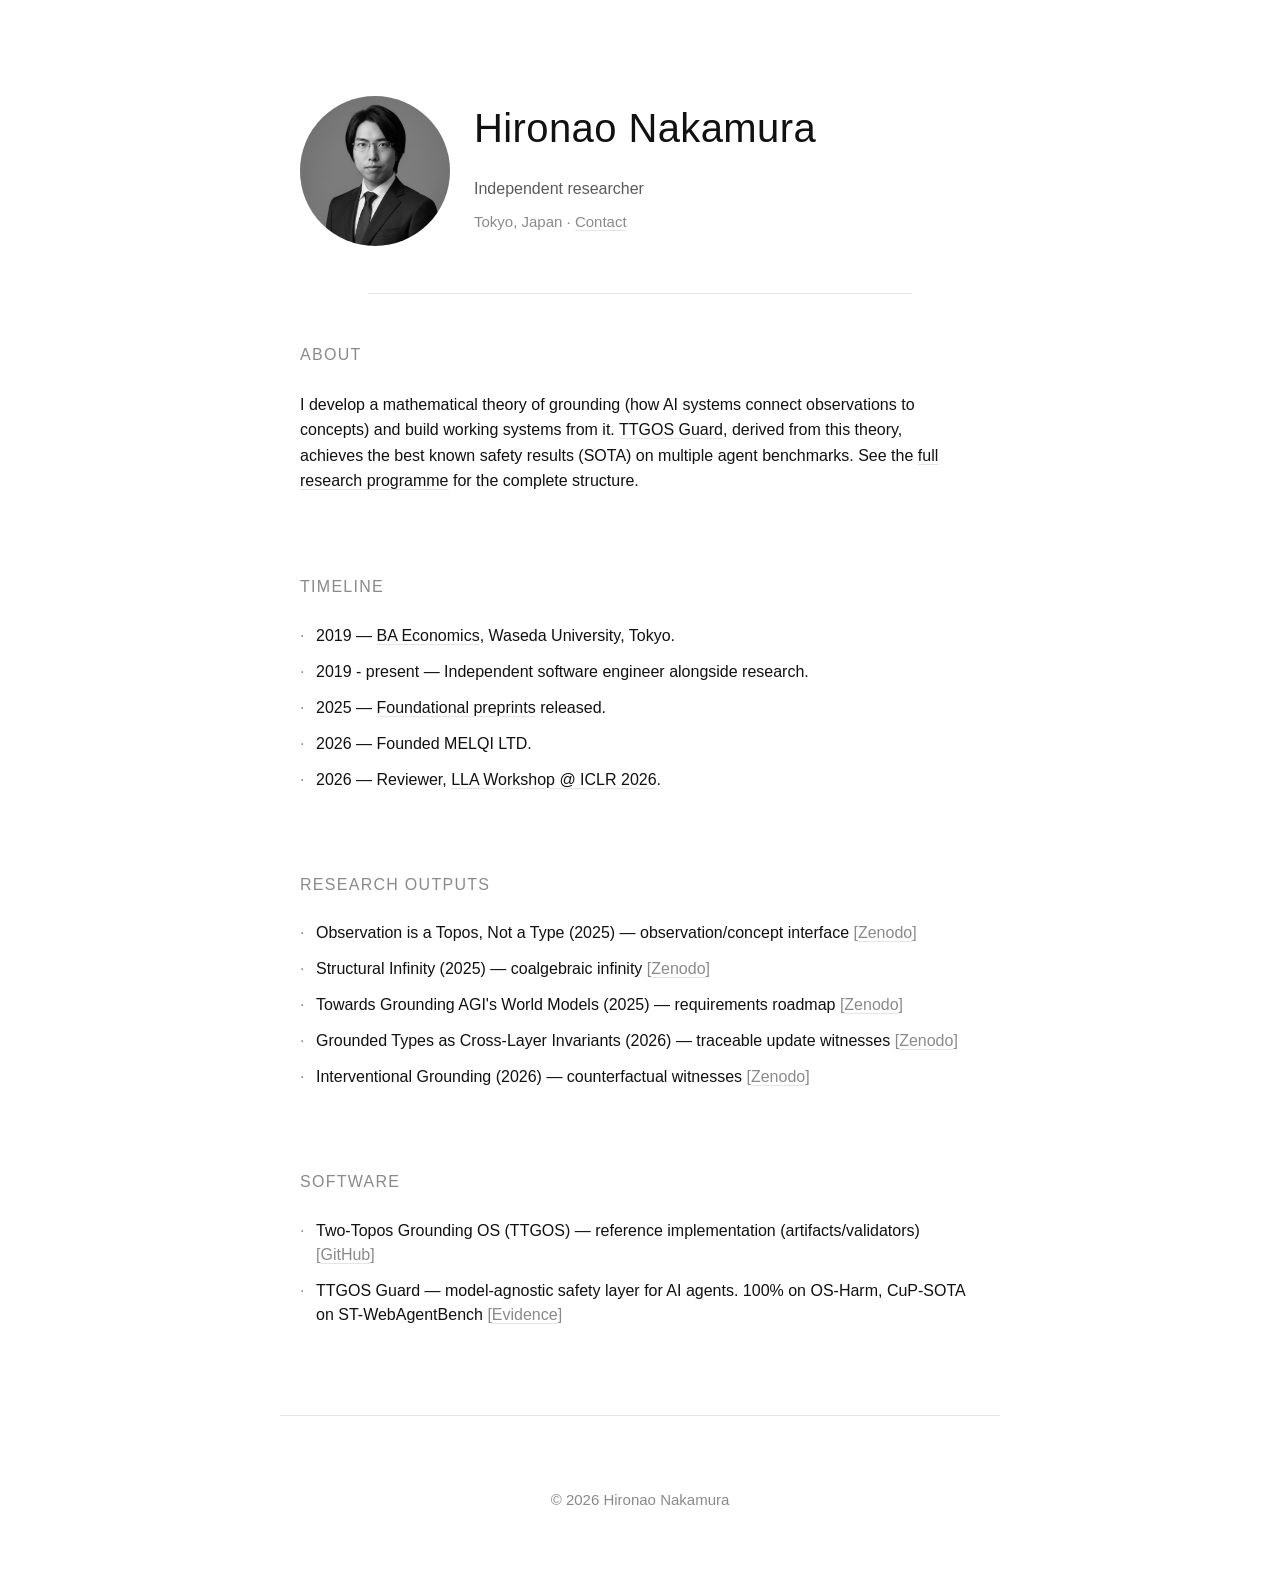
==== index.html @ dfd45762 "Initial commit" ====
<!DOCTYPE html>
<html lang="en">
<head>
  <meta charset="UTF-8">
  <meta name="viewport" content="width=device-width, initial-scale=1.0">
  <meta name="format-detection" content="telephone=no, address=no">

  <meta name="robots" content="noindex, nofollow">
  <title>Hironao Nakamura</title>

  <!-- Styles -->
  <link rel="stylesheet" href="styles.css">
</head>

<body>
  <main>
    <!-- Hero -->
    <header class="hero">
      <div class="hero-content">
        <img src="photo.png" alt="Hironao Nakamura" class="hero-photo">
        <div class="hero-text">
          <h1>Hironao Nakamura</h1>
          <p class="tagline">
            <strong>Independent researcher</strong>
          </p>
          <p class="location">Tokyo, Japan · <a href="mailto:hironao12516@toki.waseda.jp">Contact</a></p>
        </div>
      </div>
    </header>

    <!-- About -->
    <section class="section" aria-labelledby="about">
      <h2 id="about">About</h2>
      <p class="description">I develop a mathematical theory of grounding (how AI systems connect observations to concepts) and build working systems from it. <a href="https://hironao-nakamura.github.io/ttgos-evidence/" target="_blank" rel="noopener">TTGOS Guard</a>, derived from this theory, achieves the best known safety results (SOTA) on multiple agent benchmarks. See the <a href="research/">full research programme</a> for the complete structure.</p>
    </section>

    <!-- Timeline -->
    <section class="section" aria-labelledby="timeline">
      <h2 id="timeline">Timeline</h2>
      <ul class="timeline-list">
        <li><strong>2019</strong> — <a href="https://www.waseda.jp/fpse/pse/en/about/degrees/" target="_blank" rel="noopener">BA Economics</a>, Waseda University, Tokyo.</li>
        <li><strong>2019 - present</strong> — Independent software engineer alongside research.</li>
        <li><strong>2025</strong> — <a href="#research-outputs">Foundational preprints</a> released.</li>
        <li><strong>2026</strong> — Founded MELQI LTD.</li>
        <li><strong>2026</strong> — Reviewer, <a href="https://lifelongagent.github.io/" target="_blank" rel="noopener">LLA Workshop @ ICLR 2026</a>.</li>
      </ul>
    </section>

    <!-- Research outputs -->
    <section class="section" aria-labelledby="research-outputs">
      <h2 id="research-outputs">Research outputs</h2>
      <ul class="publications">
        <li><strong>Observation is a Topos, Not a Type</strong> (2025) — observation/concept interface <span class="pub-link">[<a href="https://zenodo.org/records/17894227" target="_blank" rel="noopener">Zenodo</a>]</span></li>
        <li><strong>Structural Infinity</strong> (2025) — coalgebraic infinity <span class="pub-link">[<a href="https://zenodo.org/records/17905536" target="_blank" rel="noopener">Zenodo</a>]</span></li>
        <li><strong>Towards Grounding AGI's World Models</strong> (2025) — requirements roadmap <span class="pub-link">[<a href="https://zenodo.org/records/17905626" target="_blank" rel="noopener">Zenodo</a>]</span></li>
        <li><strong>Grounded Types as Cross-Layer Invariants</strong> (2026) — traceable update witnesses <span class="pub-link">[<a href="https://zenodo.org/records/18253007" target="_blank" rel="noopener">Zenodo</a>]</span></li>
        <li><strong>Interventional Grounding</strong> (2026) — counterfactual witnesses <span class="pub-link">[<a href="https://zenodo.org/records/18358924" target="_blank" rel="noopener">Zenodo</a>]</span></li>
      </ul>
    </section>

    <!-- Software -->
    <section class="section" aria-labelledby="software">
      <h2 id="software">Software</h2>
      <ul class="software-list">
        <li><strong>Two-Topos Grounding OS (TTGOS)</strong> — reference implementation (artifacts/validators) <span class="pub-link">[<a href="https://github.com/hironao-nakamura/two-topos-grounding-os" target="_blank" rel="noopener">GitHub</a>]</span></li>
        <li><strong>TTGOS Guard</strong> — model-agnostic safety layer for AI agents. 100% on OS-Harm, CuP-SOTA on ST-WebAgentBench <span class="pub-link">[<a href="https://hironao-nakamura.github.io/ttgos-evidence/" target="_blank" rel="noopener">Evidence</a>]</span></li>
      </ul>
    </section>
  </main>

  <footer class="footer">
    <p>© 2026 Hironao Nakamura</p>
  </footer>
</body>
</html>
---- styles.css ----
/* ==========================================================================
   Hironao Nakamura — Personal Page
   
   Inherits MELQI LTD design system:
   - "引き算の設計" — Less is more, silence speaks
   - Near-black (#111111), never pure black (#000)
   - Generous vertical breathing
   - Left-aligned gravity
   ========================================================================== */

/* --------------------------------------------------------------------------
   CSS Custom Properties
   -------------------------------------------------------------------------- */
:root {
  /* Colors — Neutral near-black palette */
  --color-bg: #FFFFFF;
  --color-text-primary: #111111;
  --color-text-secondary: #5A5A5A;
  --color-text-muted: #8A8A8A;
  --color-border: #E5E5E5;
  
  /* Typography */
  --font-stack: -apple-system, BlinkMacSystemFont, "Segoe UI", Roboto, Helvetica, Arial, sans-serif;
  --font-size-base: 16px;
  --font-size-small: 15px;
  --line-height: 1.6;
  
  /* Layout */
  --max-width: 720px;
  --spacing-xs: 8px;
  --spacing-sm: 16px;
  --spacing-md: 24px;
  --spacing-lg: 48px;
  --spacing-xl: 72px;
}

/* --------------------------------------------------------------------------
   Base Reset & Typography
   -------------------------------------------------------------------------- */
*,
*::before,
*::after {
  box-sizing: border-box;
  margin: 0;
  padding: 0;
}

html {
  font-size: var(--font-size-base);
  -webkit-font-smoothing: antialiased;
  -moz-osx-font-smoothing: grayscale;
}

body {
  font-family: var(--font-stack);
  font-size: var(--font-size-base);
  line-height: var(--line-height);
  color: var(--color-text-primary);
  background-color: var(--color-bg);
}

/* --------------------------------------------------------------------------
   Main Container
   -------------------------------------------------------------------------- */
main {
  width: 100%;
  max-width: var(--max-width);
  margin: 0 auto;
  padding: var(--spacing-lg) 20px 0 20px;
}

/* --------------------------------------------------------------------------
   Hero Section
   -------------------------------------------------------------------------- */
.hero {
  margin-bottom: var(--spacing-lg);
  padding-bottom: var(--spacing-lg);
  position: relative;
}

.hero::after {
  content: "";
  position: absolute;
  bottom: 0;
  left: 10%;
  width: 80%;
  height: 1px;
  background-color: var(--color-border);
}

.hero-content {
  display: flex;
  align-items: flex-start;
  gap: var(--spacing-md);
}

.hero-photo {
  width: 150px;
  height: 150px;
  border-radius: 50%;
  object-fit: cover;
  flex-shrink: 0;
  background-color: var(--color-border);
}

.hero-text {
  flex: 1;
}

.hero h1 {
  font-size: 2rem;
  font-weight: 500;
  letter-spacing: 0.01em;
  margin-bottom: var(--spacing-sm);
  color: var(--color-text-primary);
}

.hero .tagline {
  font-size: var(--font-size-base);
  color: var(--color-text-secondary);
  margin-bottom: var(--spacing-xs);
  max-width: 540px;
}

.hero .tagline strong {
  font-weight: 500;
}

.hero .location {
  font-size: var(--font-size-small);
  color: var(--color-text-muted);
  margin-bottom: var(--spacing-xs);
}

.hero .links-inline {
  font-size: var(--font-size-small);
  color: var(--color-text-muted);
}

.hero a {
  color: var(--color-text-muted);
  text-decoration: underline;
  text-decoration-color: var(--color-border);
  text-underline-offset: 3px;
  text-decoration-thickness: 1px;
  transition: color 0.15s ease, text-decoration-color 0.15s ease;
}

.hero a:hover {
  color: var(--color-text-primary);
  text-decoration-color: var(--color-text-muted);
}

/* --------------------------------------------------------------------------
   Sections
   -------------------------------------------------------------------------- */
.section {
  margin-bottom: var(--spacing-lg);
}

.section:last-of-type {
  margin-bottom: 0;
}

.section h2 {
  font-size: 1rem;
  font-weight: 500;
  color: var(--color-text-muted);
  text-transform: uppercase;
  letter-spacing: 0.08em;
  margin-bottom: var(--spacing-md);
}

/* --------------------------------------------------------------------------
   Description paragraphs
   -------------------------------------------------------------------------- */
.description {
  color: var(--color-text-primary);
  max-width: 640px;
  margin-bottom: var(--spacing-sm);
}

.description:last-child {
  margin-bottom: 0;
}

.description strong {
  font-weight: 500;
}

.section a {
  color: var(--color-text-primary);
  text-decoration: underline;
  text-decoration-color: var(--color-border);
  text-underline-offset: 3px;
  text-decoration-thickness: 1px;
  transition: text-decoration-color 0.15s ease;
}

.section a:hover {
  text-decoration-color: var(--color-text-muted);
}

/* --------------------------------------------------------------------------
   Generic list styles
   -------------------------------------------------------------------------- */
.timeline-list,
.research-list,
.software-list,
.skills-list,
.awards-list {
  list-style: none;
}

.timeline-list li,
.research-list li,
.software-list li,
.skills-list li,
.awards-list li {
  position: relative;
  padding-left: 1em;
  margin-bottom: 0.75em;
  line-height: 1.5;
  color: var(--color-text-primary);
}

.timeline-list li::before,
.research-list li::before,
.software-list li::before,
.skills-list li::before,
.awards-list li::before {
  content: "·";
  position: absolute;
  left: 0;
  color: var(--color-text-muted);
}

.timeline-list li:last-child,
.research-list li:last-child,
.software-list li:last-child,
.skills-list li:last-child,
.awards-list li:last-child {
  margin-bottom: 0;
}

.timeline-list strong,
.research-list strong,
.software-list strong,
.skills-list strong,
.publications strong {
  font-weight: 500;
}

/* --------------------------------------------------------------------------
   Publications
   -------------------------------------------------------------------------- */
.publications {
  list-style: none;
}

.publications li {
  position: relative;
  padding-left: 1em;
  margin-bottom: 0.75em;
  line-height: 1.5;
}

.publications li::before {
  content: "·";
  position: absolute;
  left: 0;
  color: var(--color-text-muted);
}

.publications li:last-child {
  margin-bottom: 0;
}

.pub-link {
  color: #8A8A8A;
}

.pub-link a {
  color: #8A8A8A !important;
  text-decoration: underline;
  text-decoration-color: #E5E5E5;
  text-underline-offset: 3px;
  text-decoration-thickness: 1px;
  transition: color 0.15s ease, text-decoration-color 0.15s ease;
}

.pub-link a:hover {
  color: #111111 !important;
  text-decoration-color: #8A8A8A;
}

/* --------------------------------------------------------------------------
   Links
   -------------------------------------------------------------------------- */
.links-list {
  list-style: none;
}

.links-list li {
  margin-bottom: 0.5em;
}

.links-list li:last-child {
  margin-bottom: 0;
}

.links-list a {
  color: var(--color-text-primary);
  text-decoration: underline;
  text-decoration-color: var(--color-border);
  text-underline-offset: 3px;
  text-decoration-thickness: 1px;
  transition: text-decoration-color 0.15s ease;
}

.links-list a:hover {
  text-decoration-color: var(--color-text-muted);
}

/* --------------------------------------------------------------------------
   Footer
   -------------------------------------------------------------------------- */
.footer {
  width: 100%;
  max-width: var(--max-width);
  margin: var(--spacing-sm) auto 0 auto;
  padding: 6px 20px;
  border-top: 1px solid var(--color-border);
}

.footer p {
  font-size: var(--font-size-small);
  color: var(--color-text-muted);
  text-align: center;
}

/* --------------------------------------------------------------------------
   Focus states — Accessibility
   -------------------------------------------------------------------------- */
a:focus-visible {
  outline: 2px solid var(--color-text-primary);
  outline-offset: 2px;
}

/* --------------------------------------------------------------------------
   Responsive
   -------------------------------------------------------------------------- */

/* Mobile (default) */
@media (max-width: 599px) {
  :root {
    --spacing-lg: 32px;
    --spacing-xl: 48px;
  }
  
  .hero-photo {
    width: 120px;
    height: 120px;
  }
  
  .hero h1 {
    font-size: 1.75rem;
  }
  
  .footer {
    margin-top: var(--spacing-xl);
    padding-top: var(--spacing-lg);
    padding-bottom: var(--spacing-lg);
  }
}

/* Tablet and up */
@media (min-width: 600px) {
  main {
    padding: var(--spacing-xl) 32px;
  }
  
  .hero h1 {
    font-size: 2.25rem;
  }
  
  .footer {
    padding: var(--spacing-xl) 32px;
  }
}

/* Desktop */
@media (min-width: 1024px) {
  main {
    padding: var(--spacing-xl) 20px;
    padding-top: 96px;
  }
  
  .hero h1 {
    font-size: 2.5rem;
  }
  
  .section {
    margin-bottom: 80px;
  }
}
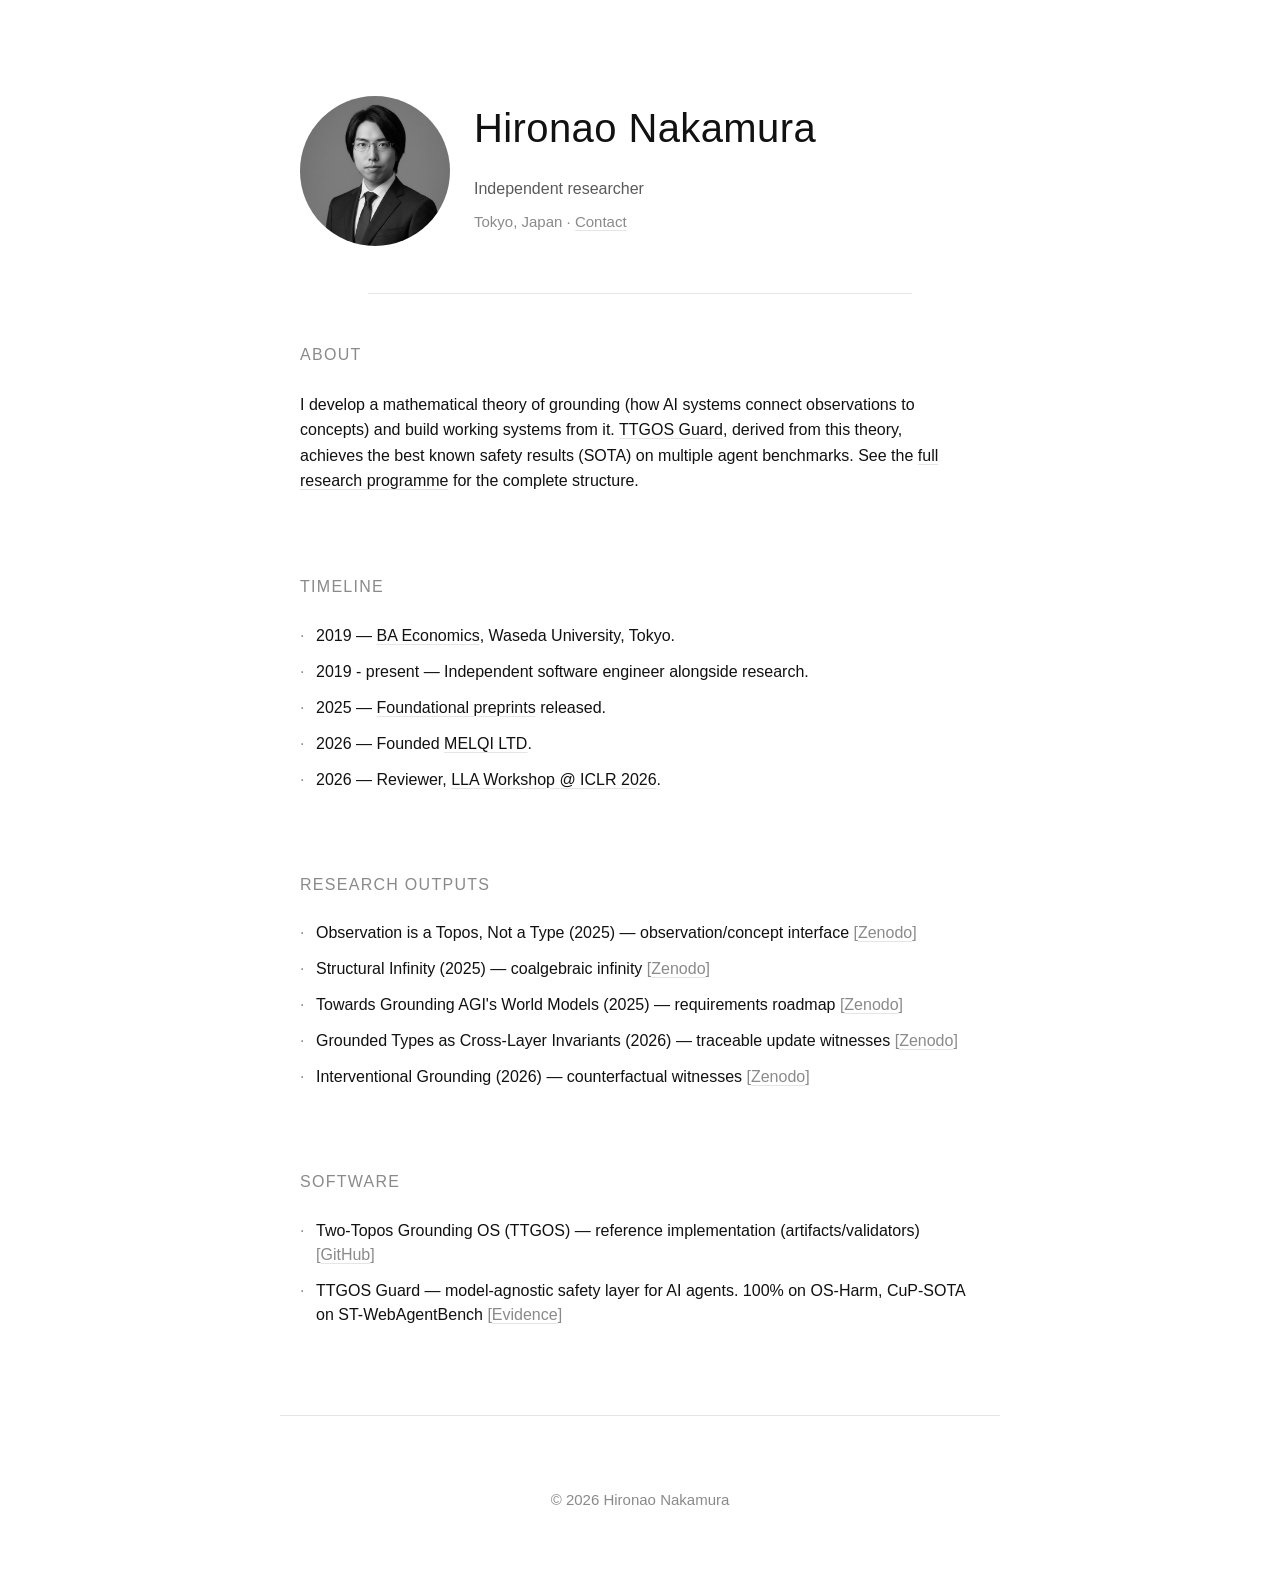
==== commit 7746548b: "add research page" ====
--- a/index.html
+++ b/index.html
@@ -41,7 +41,7 @@
         <li><strong>2019</strong> — <a href="https://www.waseda.jp/fpse/pse/en/about/degrees/" target="_blank" rel="noopener">BA Economics</a>, Waseda University, Tokyo.</li>
         <li><strong>2019 - present</strong> — Independent software engineer alongside research.</li>
         <li><strong>2025</strong> — <a href="#research-outputs">Foundational preprints</a> released.</li>
-        <li><strong>2026</strong> — Founded MELQI LTD.</li>
+        <li><strong>2026</strong> — Founded <a href="https://www.melqi.org/ltd" target="_blank" rel="noopener">MELQI LTD</a>.</li>
         <li><strong>2026</strong> — Reviewer, <a href="https://lifelongagent.github.io/" target="_blank" rel="noopener">LLA Workshop @ ICLR 2026</a>.</li>
       </ul>
     </section>
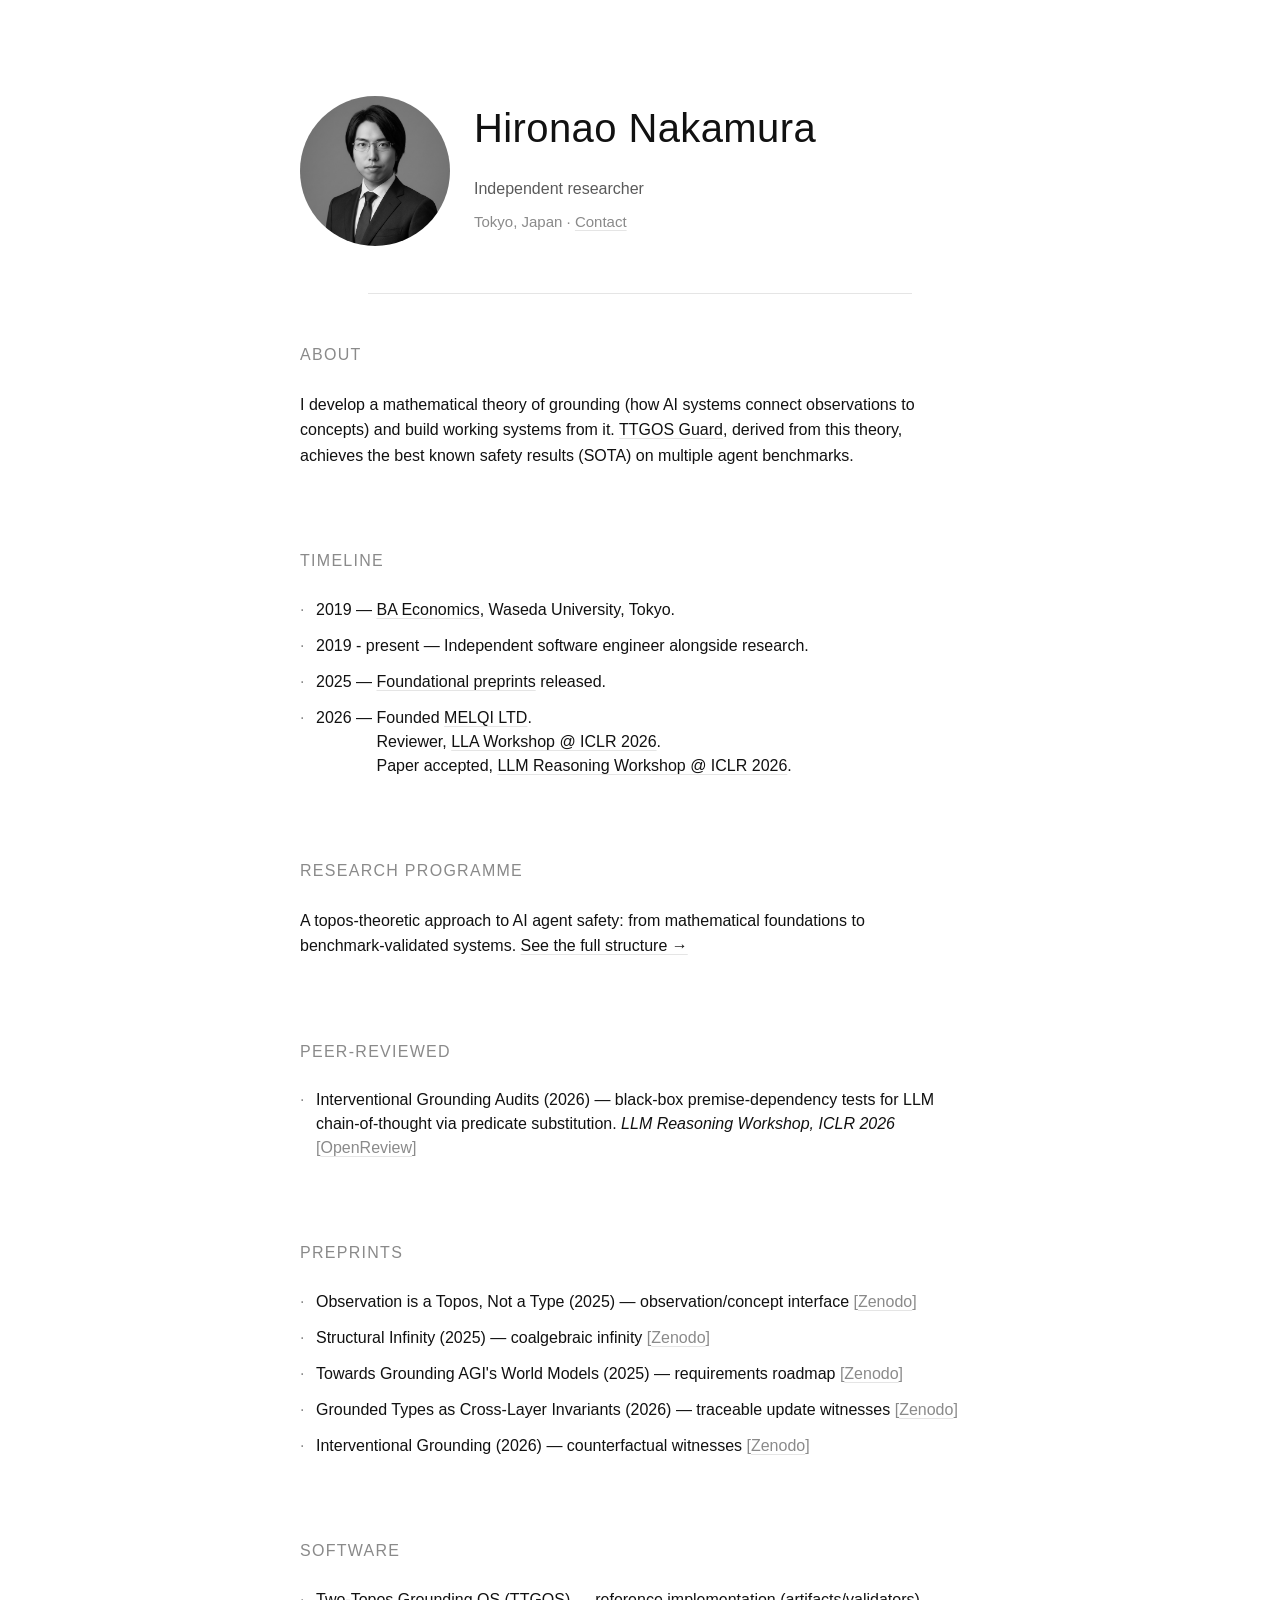
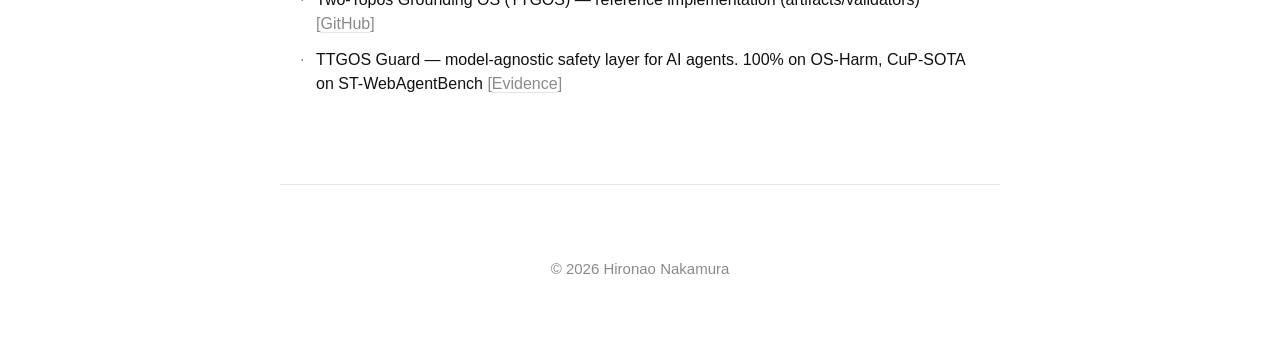
==== commit ec93ab2f: "Add ICLR 2026 LLM Reasoning WS paper to personal & research pages" ====
--- a/index.html
+++ b/index.html
@@ -31,7 +31,7 @@
     <!-- About -->
     <section class="section" aria-labelledby="about">
       <h2 id="about">About</h2>
-      <p class="description">I develop a mathematical theory of grounding (how AI systems connect observations to concepts) and build working systems from it. <a href="https://hironao-nakamura.github.io/ttgos-evidence/" target="_blank" rel="noopener">TTGOS Guard</a>, derived from this theory, achieves the best known safety results (SOTA) on multiple agent benchmarks. See the <a href="research/">full research programme</a> for the complete structure.</p>
+      <p class="description">I develop a mathematical theory of grounding (how AI systems connect observations to concepts) and build working systems from it. <a href="https://hironao-nakamura.github.io/ttgos-evidence/" target="_blank" rel="noopener">TTGOS Guard</a>, derived from this theory, achieves the best known safety results (SOTA) on multiple agent benchmarks.</p>
     </section>
 
     <!-- Timeline -->
@@ -40,15 +40,30 @@
       <ul class="timeline-list">
         <li><strong>2019</strong> — <a href="https://www.waseda.jp/fpse/pse/en/about/degrees/" target="_blank" rel="noopener">BA Economics</a>, Waseda University, Tokyo.</li>
         <li><strong>2019 - present</strong> — Independent software engineer alongside research.</li>
-        <li><strong>2025</strong> — <a href="#research-outputs">Foundational preprints</a> released.</li>
-        <li><strong>2026</strong> — Founded <a href="https://www.melqi.org/ltd" target="_blank" rel="noopener">MELQI LTD</a>.</li>
-        <li><strong>2026</strong> — Reviewer, <a href="https://lifelongagent.github.io/" target="_blank" rel="noopener">LLA Workshop @ ICLR 2026</a>.</li>
+        <li><strong>2025</strong> — <a href="#preprints">Foundational preprints</a> released.</li>
+        <li><strong>2026</strong> — <span class="tl-items">Founded <a href="https://www.melqi.org/ltd" target="_blank" rel="noopener">MELQI LTD</a>.<br>
+          Reviewer, <a href="https://lifelongagent.github.io/" target="_blank" rel="noopener">LLA Workshop @ ICLR 2026</a>.<br>
+          Paper accepted, <a href="https://openreview.net/forum?id=NzIy5qBtr2" target="_blank" rel="noopener">LLM Reasoning Workshop @ ICLR 2026</a>.</span></li>
       </ul>
     </section>
 
-    <!-- Research outputs -->
-    <section class="section" aria-labelledby="research-outputs">
-      <h2 id="research-outputs">Research outputs</h2>
+    <!-- Research programme -->
+    <section class="section" aria-labelledby="programme">
+      <h2 id="programme">Research programme</h2>
+      <p class="description">A topos-theoretic approach to AI agent safety: from mathematical foundations to benchmark-validated systems. <a href="research/">See the full structure →</a></p>
+    </section>
+
+    <!-- Peer-reviewed -->
+    <section class="section" aria-labelledby="peer-reviewed">
+      <h2 id="peer-reviewed">Peer-reviewed</h2>
+      <ul class="publications">
+        <li><strong>Interventional Grounding Audits</strong> (2026) — black-box premise-dependency tests for LLM chain-of-thought via predicate substitution. <em>LLM Reasoning Workshop, ICLR 2026</em> <span class="pub-link">[<a href="https://openreview.net/forum?id=NzIy5qBtr2" target="_blank" rel="noopener">OpenReview</a>]</span></li>
+      </ul>
+    </section>
+
+    <!-- Preprints -->
+    <section class="section" aria-labelledby="preprints">
+      <h2 id="preprints">Preprints</h2>
       <ul class="publications">
         <li><strong>Observation is a Topos, Not a Type</strong> (2025) — observation/concept interface <span class="pub-link">[<a href="https://zenodo.org/records/17894227" target="_blank" rel="noopener">Zenodo</a>]</span></li>
         <li><strong>Structural Infinity</strong> (2025) — coalgebraic infinity <span class="pub-link">[<a href="https://zenodo.org/records/17905536" target="_blank" rel="noopener">Zenodo</a>]</span></li>
--- a/styles.css
+++ b/styles.css
@@ -243,6 +243,7 @@
   margin-bottom: 0;
 }
 
+
 .timeline-list strong,
 .research-list strong,
 .software-list strong,
@@ -250,6 +251,12 @@
 .publications strong {
   font-weight: 500;
 }
+
+.tl-items {
+  display: inline-block;
+  vertical-align: top;
+}
+
 
 /* --------------------------------------------------------------------------
    Publications
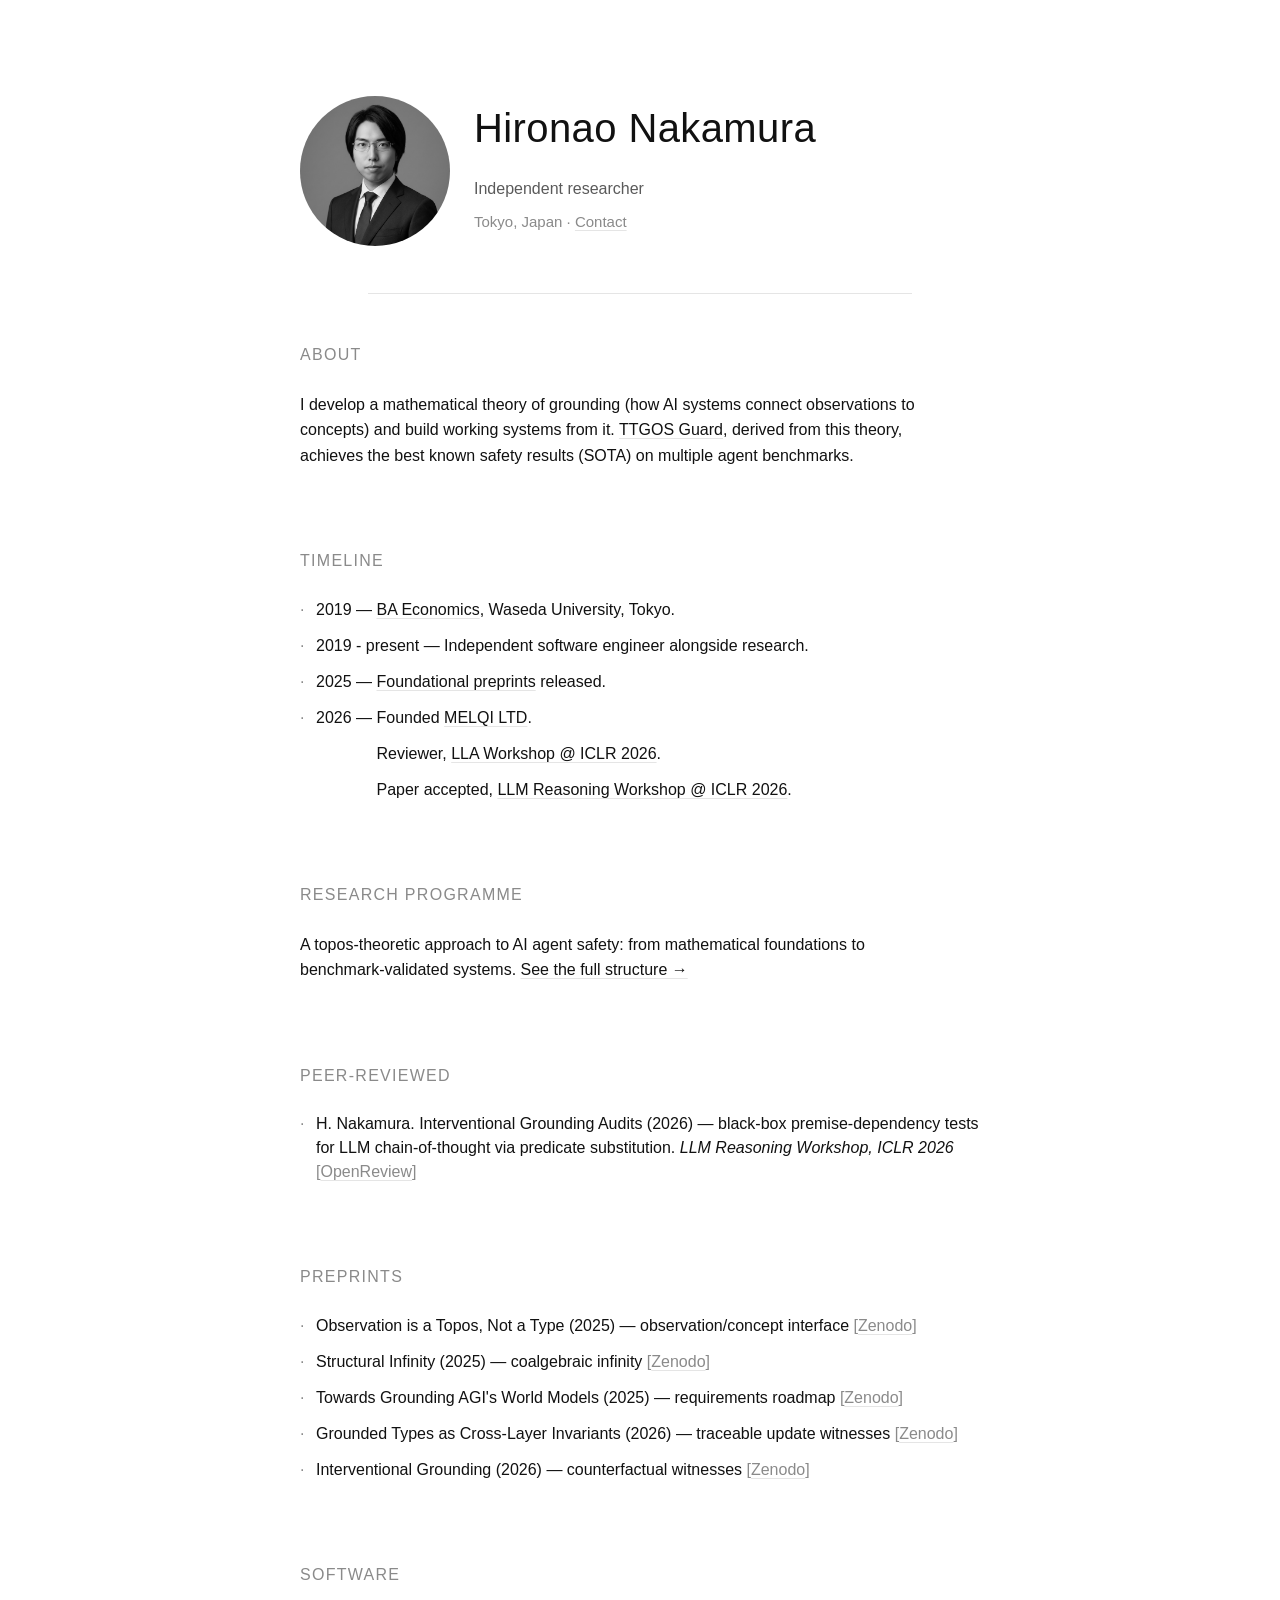
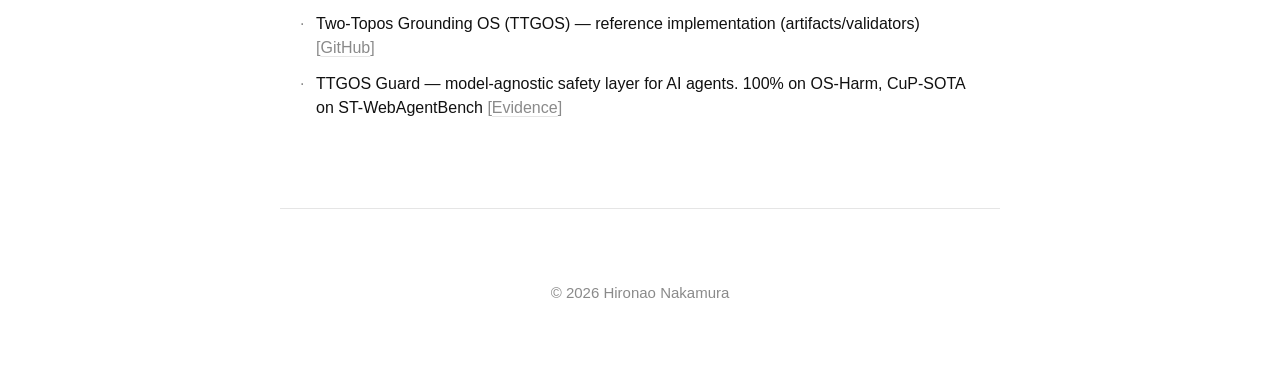
==== commit 51b2f93a: "Refine timeline and peer-reviewed entry" ====
--- a/index.html
+++ b/index.html
@@ -41,9 +41,9 @@
         <li><strong>2019</strong> — <a href="https://www.waseda.jp/fpse/pse/en/about/degrees/" target="_blank" rel="noopener">BA Economics</a>, Waseda University, Tokyo.</li>
         <li><strong>2019 - present</strong> — Independent software engineer alongside research.</li>
         <li><strong>2025</strong> — <a href="#preprints">Foundational preprints</a> released.</li>
-        <li><strong>2026</strong> — <span class="tl-items">Founded <a href="https://www.melqi.org/ltd" target="_blank" rel="noopener">MELQI LTD</a>.<br>
-          Reviewer, <a href="https://lifelongagent.github.io/" target="_blank" rel="noopener">LLA Workshop @ ICLR 2026</a>.<br>
-          Paper accepted, <a href="https://openreview.net/forum?id=NzIy5qBtr2" target="_blank" rel="noopener">LLM Reasoning Workshop @ ICLR 2026</a>.</span></li>
+        <li><strong>2026</strong> — Founded <a href="https://www.melqi.org/ltd" target="_blank" rel="noopener">MELQI LTD</a>.</li>
+        <li class="tl-cont"><span class="tl-ghost" aria-hidden="true"><strong>2026</strong> — </span>Reviewer, <a href="https://lifelongagent.github.io/" target="_blank" rel="noopener">LLA Workshop @ ICLR 2026</a>.</li>
+        <li class="tl-cont"><span class="tl-ghost" aria-hidden="true"><strong>2026</strong> — </span>Paper accepted, <a href="https://openreview.net/forum?id=NzIy5qBtr2" target="_blank" rel="noopener">LLM Reasoning Workshop @ ICLR 2026</a>.</li>
       </ul>
     </section>
 
@@ -57,7 +57,7 @@
     <section class="section" aria-labelledby="peer-reviewed">
       <h2 id="peer-reviewed">Peer-reviewed</h2>
       <ul class="publications">
-        <li><strong>Interventional Grounding Audits</strong> (2026) — black-box premise-dependency tests for LLM chain-of-thought via predicate substitution. <em>LLM Reasoning Workshop, ICLR 2026</em> <span class="pub-link">[<a href="https://openreview.net/forum?id=NzIy5qBtr2" target="_blank" rel="noopener">OpenReview</a>]</span></li>
+        <li>H. Nakamura. <strong>Interventional Grounding Audits</strong> (2026) — black-box premise-dependency tests for LLM chain-of-thought via predicate substitution. <em>LLM Reasoning Workshop, ICLR 2026</em> <span class="pub-link">[<a href="https://openreview.net/forum?id=NzIy5qBtr2" target="_blank" rel="noopener">OpenReview</a>]</span></li>
       </ul>
     </section>
 
--- a/styles.css
+++ b/styles.css
@@ -252,9 +252,12 @@
   font-weight: 500;
 }
 
-.tl-items {
-  display: inline-block;
-  vertical-align: top;
+.tl-cont::before {
+  visibility: hidden;
+}
+
+.tl-ghost {
+  visibility: hidden;
 }
 
 
